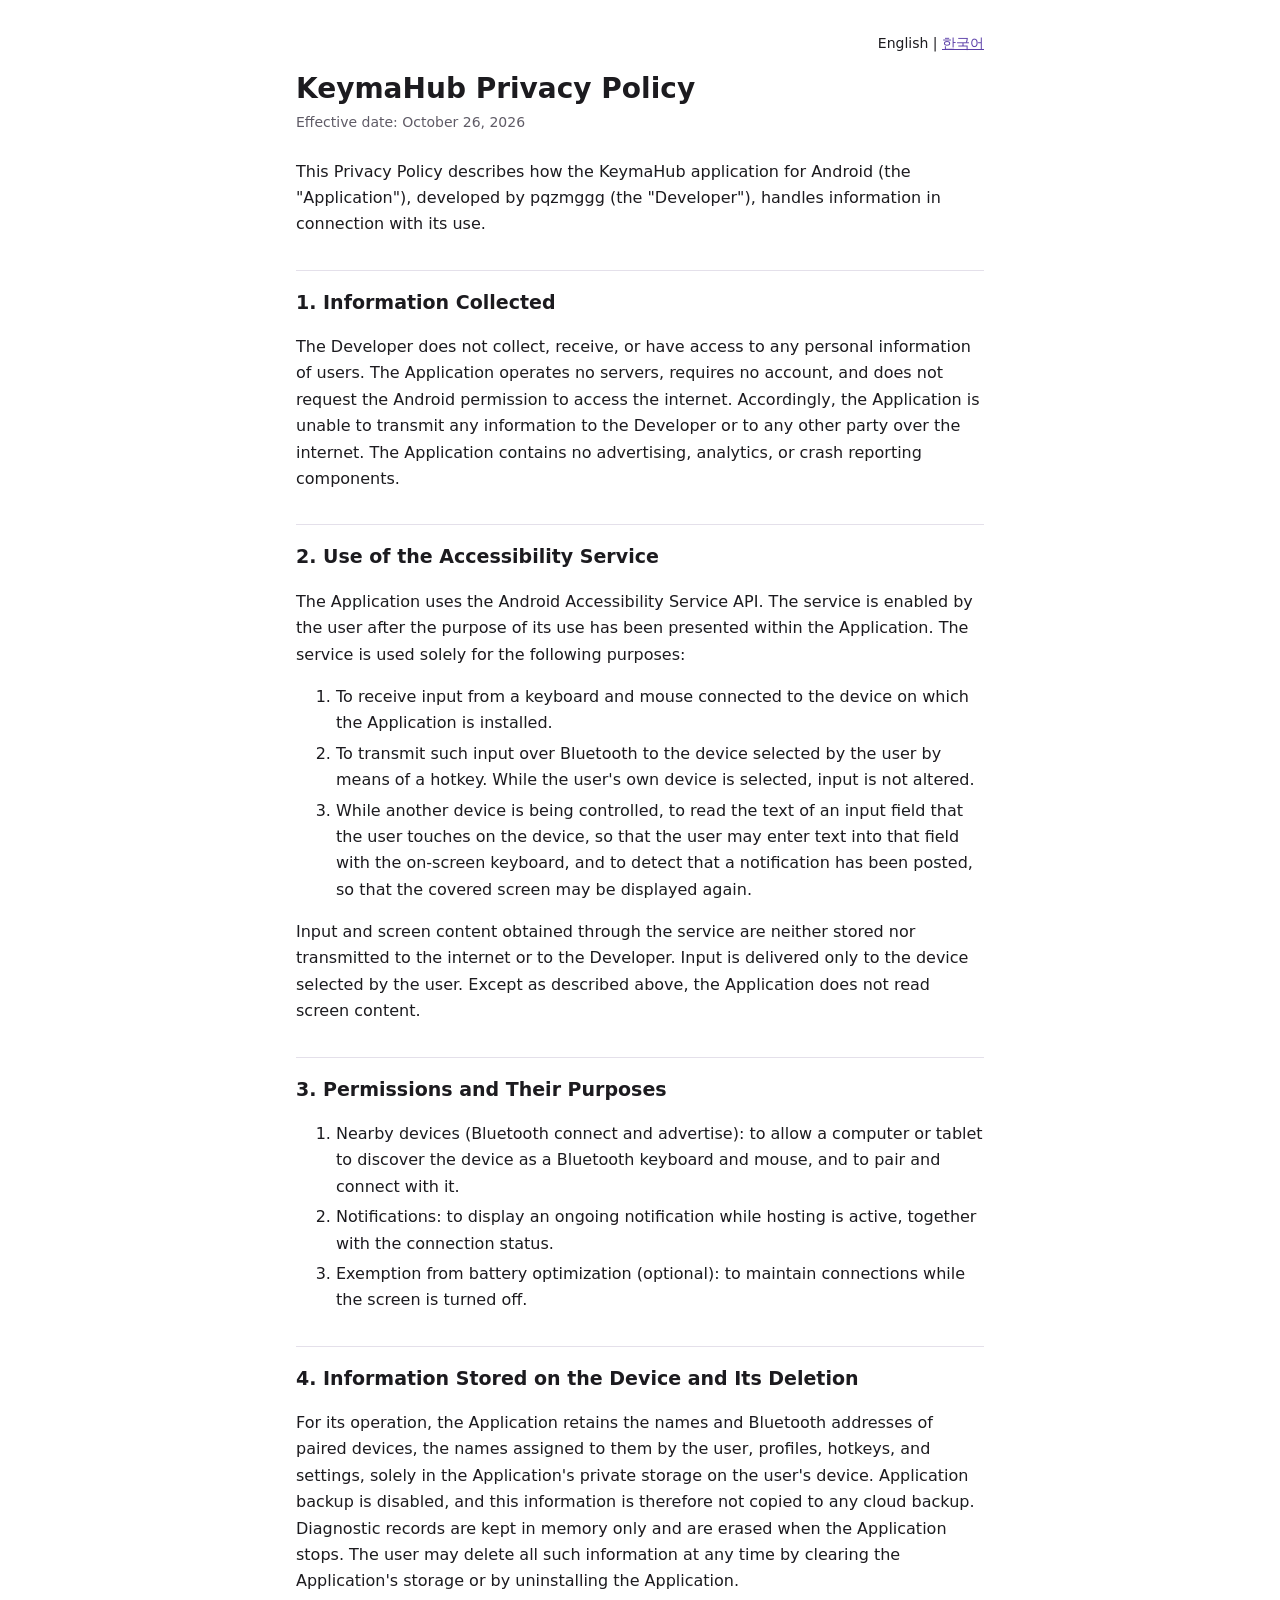
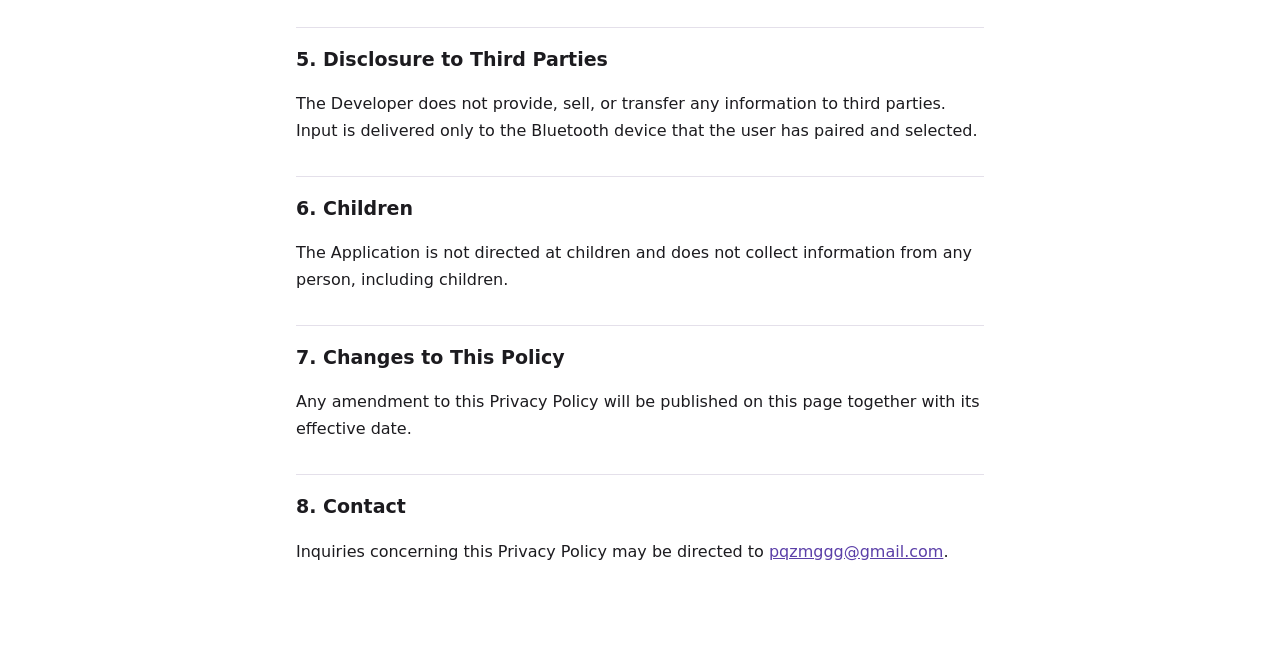
==== index.html @ 41c07978 "개인정보처리방침: 조항 형식의 문어체로 다시 쓰기, 가운데 점 제거" ====
<!doctype html>
<html lang="en">
<head>
<meta charset="utf-8">
<meta name="viewport" content="width=device-width, initial-scale=1">
<title>KeymaHub Privacy Policy</title>
<link rel="stylesheet" href="style.css">
</head>
<body>
<main>
<nav>English | <a href="ko/" hreflang="ko">한국어</a></nav>
<h1>KeymaHub Privacy Policy</h1>
<p class="meta">Effective date: October 26, 2026</p>

<p>This Privacy Policy describes how the KeymaHub application for Android (the "Application"), developed by pqzmggg (the "Developer"), handles information in connection with its use.</p>

<h2>1. Information Collected</h2>
<p>The Developer does not collect, receive, or have access to any personal information of users. The Application operates no servers, requires no account, and does not request the Android permission to access the internet. Accordingly, the Application is unable to transmit any information to the Developer or to any other party over the internet. The Application contains no advertising, analytics, or crash reporting components.</p>

<h2>2. Use of the Accessibility Service</h2>
<p>The Application uses the Android Accessibility Service API. The service is enabled by the user after the purpose of its use has been presented within the Application. The service is used solely for the following purposes:</p>
<ol>
<li>To receive input from a keyboard and mouse connected to the device on which the Application is installed.</li>
<li>To transmit such input over Bluetooth to the device selected by the user by means of a hotkey. While the user's own device is selected, input is not altered.</li>
<li>While another device is being controlled, to read the text of an input field that the user touches on the device, so that the user may enter text into that field with the on-screen keyboard, and to detect that a notification has been posted, so that the covered screen may be displayed again.</li>
</ol>
<p>Input and screen content obtained through the service are neither stored nor transmitted to the internet or to the Developer. Input is delivered only to the device selected by the user. Except as described above, the Application does not read screen content.</p>

<h2>3. Permissions and Their Purposes</h2>
<ol>
<li>Nearby devices (Bluetooth connect and advertise): to allow a computer or tablet to discover the device as a Bluetooth keyboard and mouse, and to pair and connect with it.</li>
<li>Notifications: to display an ongoing notification while hosting is active, together with the connection status.</li>
<li>Exemption from battery optimization (optional): to maintain connections while the screen is turned off.</li>
</ol>

<h2>4. Information Stored on the Device and Its Deletion</h2>
<p>For its operation, the Application retains the names and Bluetooth addresses of paired devices, the names assigned to them by the user, profiles, hotkeys, and settings, solely in the Application's private storage on the user's device. Application backup is disabled, and this information is therefore not copied to any cloud backup. Diagnostic records are kept in memory only and are erased when the Application stops. The user may delete all such information at any time by clearing the Application's storage or by uninstalling the Application.</p>

<h2>5. Disclosure to Third Parties</h2>
<p>The Developer does not provide, sell, or transfer any information to third parties. Input is delivered only to the Bluetooth device that the user has paired and selected.</p>

<h2>6. Children</h2>
<p>The Application is not directed at children and does not collect information from any person, including children.</p>

<h2>7. Changes to This Policy</h2>
<p>Any amendment to this Privacy Policy will be published on this page together with its effective date.</p>

<h2>8. Contact</h2>
<p>Inquiries concerning this Privacy Policy may be directed to <a href="mailto:pqzmggg@gmail.com">pqzmggg@gmail.com</a>.</p>
</main>
</body>
</html>
---- style.css ----
:root { --bg: #ffffff; --fg: #1c1b1f; --muted: #5f5b66; --accent: #5b3fa8; --line: #e4e0ea; }
@media (prefers-color-scheme: dark) {
  :root { --bg: #141218; --fg: #e6e0e9; --muted: #b0a9b8; --accent: #cfbcff; --line: #2f2a36; }
}
* { box-sizing: border-box; }
body { margin: 0; background: var(--bg); color: var(--fg); font: 16px/1.65 system-ui, -apple-system, "Segoe UI", Roboto, "Noto Sans KR", sans-serif; }
main { max-width: 720px; margin: 0 auto; padding: 32px 16px 64px; }
nav { text-align: right; font-size: 14px; }
a { color: var(--accent); }
h1 { font-size: 28px; line-height: 1.3; margin: 16px 0 4px; }
h2 { font-size: 19px; margin: 32px 0 8px; padding-top: 16px; border-top: 1px solid var(--line); }
.meta { color: var(--muted); font-size: 14px; margin: 0 0 24px; }

li { margin: 4px 0; }
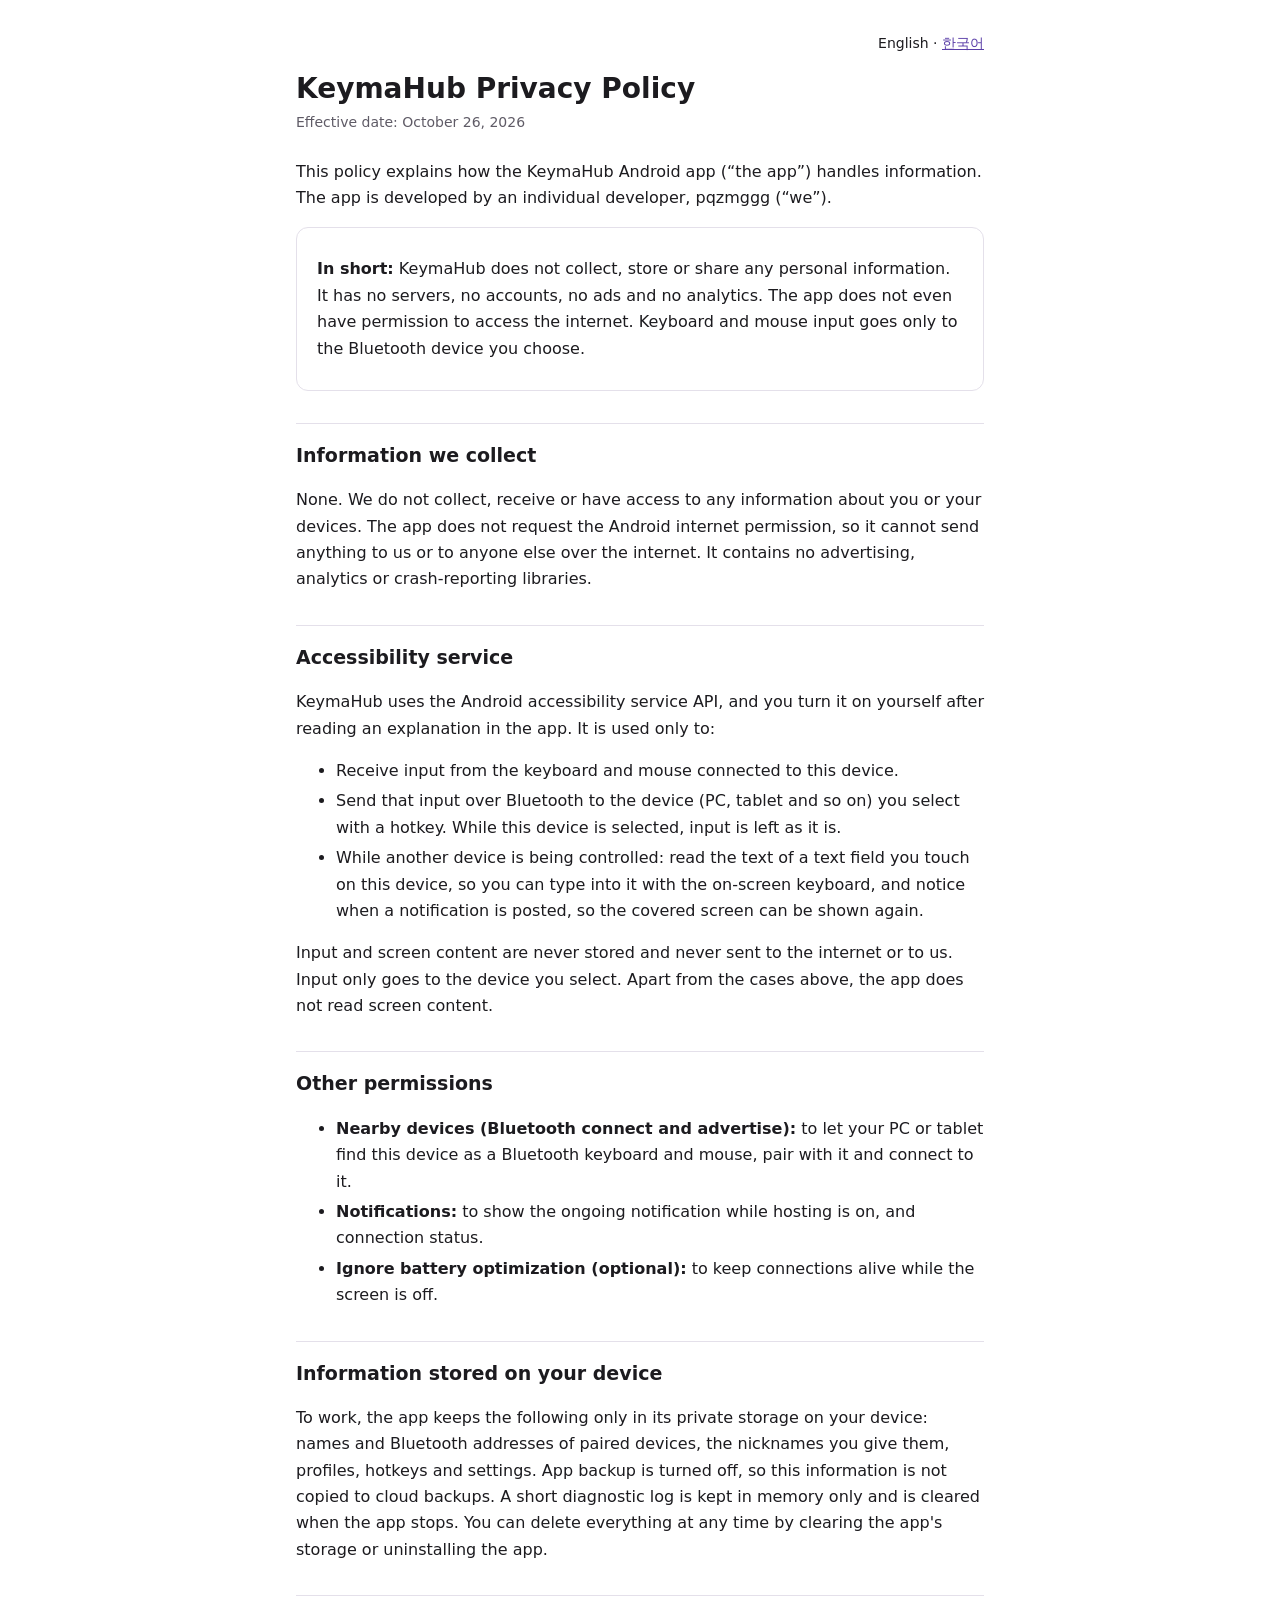
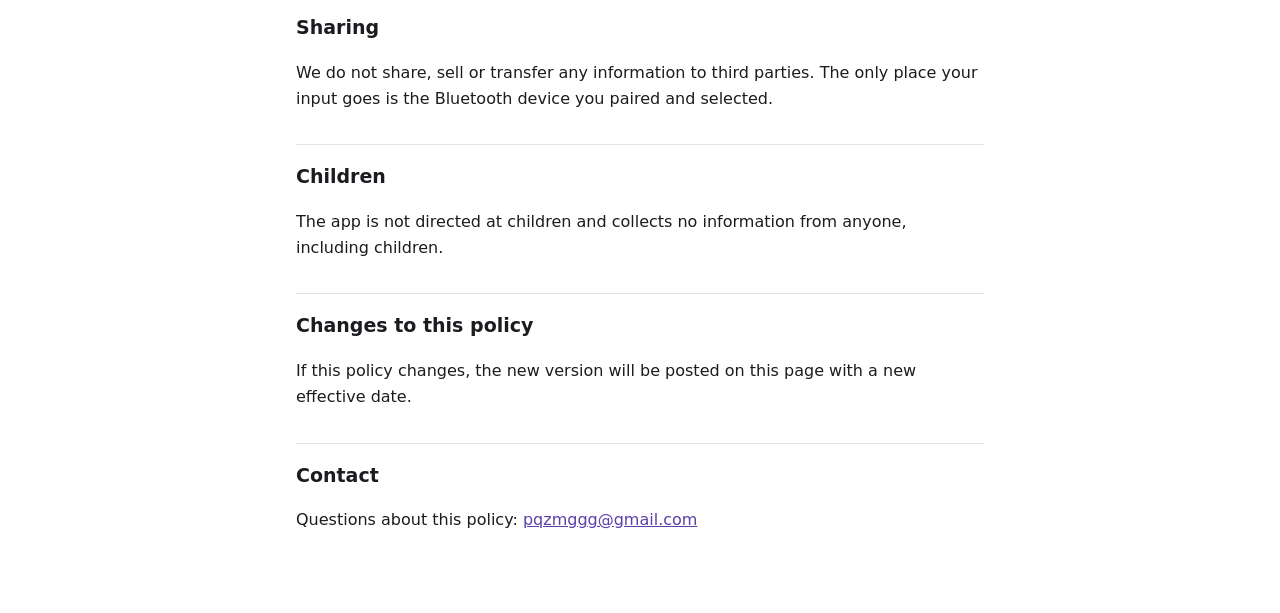
==== commit 6995d0dc: "개인정보처리방침 (영어, 한국어) GitHub Pages 페이지" ====
--- a/index.html
+++ b/index.html
@@ -8,45 +8,49 @@
 </head>
 <body>
 <main>
-<nav>English | <a href="ko/" hreflang="ko">한국어</a></nav>
+<nav>English · <a href="ko/" hreflang="ko">한국어</a></nav>
 <h1>KeymaHub Privacy Policy</h1>
 <p class="meta">Effective date: October 26, 2026</p>
 
-<p>This Privacy Policy describes how the KeymaHub application for Android (the "Application"), developed by pqzmggg (the "Developer"), handles information in connection with its use.</p>
+<p>This policy explains how the KeymaHub Android app (“the app”) handles information. The app is developed by an individual developer, pqzmggg (“we”).</p>
 
-<h2>1. Information Collected</h2>
-<p>The Developer does not collect, receive, or have access to any personal information of users. The Application operates no servers, requires no account, and does not request the Android permission to access the internet. Accordingly, the Application is unable to transmit any information to the Developer or to any other party over the internet. The Application contains no advertising, analytics, or crash reporting components.</p>
+<div class="summary">
+<p><strong>In short:</strong> KeymaHub does not collect, store or share any personal information. It has no servers, no accounts, no ads and no analytics. The app does not even have permission to access the internet. Keyboard and mouse input goes only to the Bluetooth device you choose.</p>
+</div>
 
-<h2>2. Use of the Accessibility Service</h2>
-<p>The Application uses the Android Accessibility Service API. The service is enabled by the user after the purpose of its use has been presented within the Application. The service is used solely for the following purposes:</p>
-<ol>
-<li>To receive input from a keyboard and mouse connected to the device on which the Application is installed.</li>
-<li>To transmit such input over Bluetooth to the device selected by the user by means of a hotkey. While the user's own device is selected, input is not altered.</li>
-<li>While another device is being controlled, to read the text of an input field that the user touches on the device, so that the user may enter text into that field with the on-screen keyboard, and to detect that a notification has been posted, so that the covered screen may be displayed again.</li>
-</ol>
-<p>Input and screen content obtained through the service are neither stored nor transmitted to the internet or to the Developer. Input is delivered only to the device selected by the user. Except as described above, the Application does not read screen content.</p>
+<h2>Information we collect</h2>
+<p>None. We do not collect, receive or have access to any information about you or your devices. The app does not request the Android internet permission, so it cannot send anything to us or to anyone else over the internet. It contains no advertising, analytics or crash-reporting libraries.</p>
 
-<h2>3. Permissions and Their Purposes</h2>
-<ol>
-<li>Nearby devices (Bluetooth connect and advertise): to allow a computer or tablet to discover the device as a Bluetooth keyboard and mouse, and to pair and connect with it.</li>
-<li>Notifications: to display an ongoing notification while hosting is active, together with the connection status.</li>
-<li>Exemption from battery optimization (optional): to maintain connections while the screen is turned off.</li>
-</ol>
+<h2>Accessibility service</h2>
+<p>KeymaHub uses the Android accessibility service API, and you turn it on yourself after reading an explanation in the app. It is used only to:</p>
+<ul>
+<li>Receive input from the keyboard and mouse connected to this device.</li>
+<li>Send that input over Bluetooth to the device (PC, tablet and so on) you select with a hotkey. While this device is selected, input is left as it is.</li>
+<li>While another device is being controlled: read the text of a text field you touch on this device, so you can type into it with the on-screen keyboard, and notice when a notification is posted, so the covered screen can be shown again.</li>
+</ul>
+<p>Input and screen content are never stored and never sent to the internet or to us. Input only goes to the device you select. Apart from the cases above, the app does not read screen content.</p>
 
-<h2>4. Information Stored on the Device and Its Deletion</h2>
-<p>For its operation, the Application retains the names and Bluetooth addresses of paired devices, the names assigned to them by the user, profiles, hotkeys, and settings, solely in the Application's private storage on the user's device. Application backup is disabled, and this information is therefore not copied to any cloud backup. Diagnostic records are kept in memory only and are erased when the Application stops. The user may delete all such information at any time by clearing the Application's storage or by uninstalling the Application.</p>
+<h2>Other permissions</h2>
+<ul>
+<li><strong>Nearby devices (Bluetooth connect and advertise):</strong> to let your PC or tablet find this device as a Bluetooth keyboard and mouse, pair with it and connect to it.</li>
+<li><strong>Notifications:</strong> to show the ongoing notification while hosting is on, and connection status.</li>
+<li><strong>Ignore battery optimization (optional):</strong> to keep connections alive while the screen is off.</li>
+</ul>
 
-<h2>5. Disclosure to Third Parties</h2>
-<p>The Developer does not provide, sell, or transfer any information to third parties. Input is delivered only to the Bluetooth device that the user has paired and selected.</p>
+<h2>Information stored on your device</h2>
+<p>To work, the app keeps the following only in its private storage on your device: names and Bluetooth addresses of paired devices, the nicknames you give them, profiles, hotkeys and settings. App backup is turned off, so this information is not copied to cloud backups. A short diagnostic log is kept in memory only and is cleared when the app stops. You can delete everything at any time by clearing the app's storage or uninstalling the app.</p>
 
-<h2>6. Children</h2>
-<p>The Application is not directed at children and does not collect information from any person, including children.</p>
+<h2>Sharing</h2>
+<p>We do not share, sell or transfer any information to third parties. The only place your input goes is the Bluetooth device you paired and selected.</p>
 
-<h2>7. Changes to This Policy</h2>
-<p>Any amendment to this Privacy Policy will be published on this page together with its effective date.</p>
+<h2>Children</h2>
+<p>The app is not directed at children and collects no information from anyone, including children.</p>
 
-<h2>8. Contact</h2>
-<p>Inquiries concerning this Privacy Policy may be directed to <a href="mailto:pqzmggg@gmail.com">pqzmggg@gmail.com</a>.</p>
+<h2>Changes to this policy</h2>
+<p>If this policy changes, the new version will be posted on this page with a new effective date.</p>
+
+<h2>Contact</h2>
+<p>Questions about this policy: <a href="mailto:pqzmggg@gmail.com">pqzmggg@gmail.com</a></p>
 </main>
 </body>
 </html>
--- a/style.css
+++ b/style.css
@@ -10,5 +10,5 @@
 h1 { font-size: 28px; line-height: 1.3; margin: 16px 0 4px; }
 h2 { font-size: 19px; margin: 32px 0 8px; padding-top: 16px; border-top: 1px solid var(--line); }
 .meta { color: var(--muted); font-size: 14px; margin: 0 0 24px; }
-
+.summary { border: 1px solid var(--line); border-radius: 12px; padding: 12px 20px; }
 li { margin: 4px 0; }
